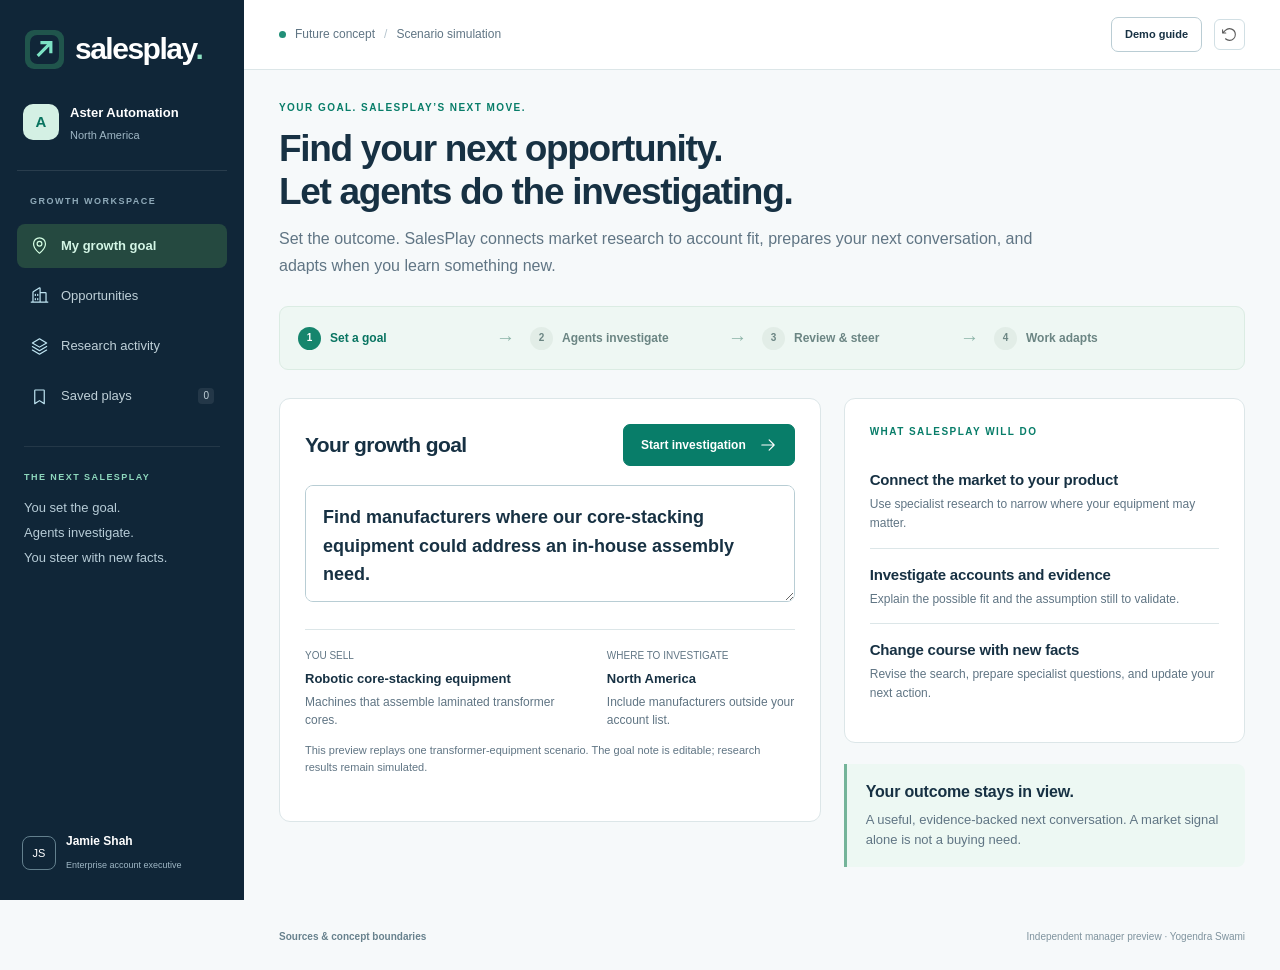
==== index.html @ 4d880313 "Publish SalesPlay agentic future manager demo" ====
<!doctype html><html lang="en"><head><meta charset="utf-8"><meta name="viewport" content="width=device-width,initial-scale=1"><meta name="theme-color" content="#102638"><meta name="description" content="SalesPlay future concept: a seller sets the goal, agents investigate opportunities, and buyer feedback changes the work. Manager scenario preview."><title>SalesPlay · Agentic growth workspace</title><link rel="icon" href="assets/brand.svg"><link rel="stylesheet" href="style.css"></head><body>
<a class="skip" href="#main" onclick="event.preventDefault();document.querySelector('#main').focus()">Skip to content</a>
<aside class="sidebar"><a class="brand" href="#goal"><img src="assets/brand.svg" alt="">salesplay<span>.</span></a><div class="workspace"><div class="avatar small">A</div><div><strong>Aster Automation</strong><small>North America</small></div></div><div class="nav-label">GROWTH WORKSPACE</div><nav aria-label="Main navigation"><a href="#goal" data-nav="goal"><img src="assets/map-pin.svg" alt="">My growth goal</a><a href="#opportunities" data-nav="opportunities"><img src="assets/buildings.svg" alt="">Opportunities</a><a href="#activity" data-nav="activity"><img src="assets/stack.svg" alt="">Research activity</a><a href="#saved" data-nav="saved"><img src="assets/bookmark-simple.svg" alt="">Saved plays<span id="saved-count">0</span></a></nav><div class="sidebar-note"><span class="eyebrow">THE NEXT SALESPLAY</span><p>You set the goal.<br>Agents investigate.<br>You steer with new facts.</p></div><div class="user"><div class="user-avatar">JS</div><div><strong>Jamie Shah</strong><small>Enterprise account executive</small></div></div></aside>
<div class="shell"><header><span class="concept-label"><span class="dot"></span>Future concept <span class="divider">/</span> <strong>Scenario simulation</strong></span><div class="header-actions"><button class="button outline small" onclick="showGuide()">Demo guide</button><button class="icon-button" aria-label="Reset this scenario" title="Reset this scenario" onclick="resetPrompt()"><img src="assets/arrow-counter-clockwise.svg" alt=""></button></div></header><main id="main" tabindex="-1"></main><footer><button class="link" onclick="about()">Sources & concept boundaries</button><span>Independent manager preview · Yogendra Swami</span></footer></div>
<dialog id="dialog" aria-label="Details"><div id="dialog-content"></div></dialog><div id="toast" role="status" aria-live="polite"></div><script src="data.js"></script><script src="engine.js"></script><script src="app.js"></script></body></html>
---- style.css ----
:root{--navy:#102638;--ink:#173143;--muted:#607584;--green:#087d69;--mint:#d4f0e4;--pale:#edf8f3;--line:#dce6e8;--amber:#94651b;--amberbg:#fff5e3;--bg:#f6f9fa}*{box-sizing:border-box}body{margin:0;font:15px/1.55 Inter,-apple-system,BlinkMacSystemFont,"Segoe UI",sans-serif;color:var(--ink);background:var(--bg)}button,input,textarea,select{font:inherit}button,a{touch-action:manipulation}button{cursor:pointer}button:disabled{opacity:.45;cursor:not-allowed}a{color:var(--green);text-decoration:none}h1,h2,h3,p{margin:0}h1{font-size:37px;letter-spacing:-1.3px;line-height:1.17;font-weight:750}h2{font-size:23px;line-height:1.3;letter-spacing:-.6px}h3{font-size:17px;line-height:1.4;letter-spacing:-.2px}p{color:var(--muted)}button:focus-visible,a:focus-visible,input:focus-visible,textarea:focus-visible,select:focus-visible,summary:focus-visible{outline:3px solid #34aa8c;outline-offset:4px}main:focus:not(:focus-visible){outline:0}.skip{position:fixed;top:-70px;left:20px;padding:12px;background:white;z-index:100}.skip:focus{top:10px}.sidebar{width:244px;position:fixed;inset:0 auto 0 0;background:var(--navy);color:white;padding:26px 17px;display:flex;flex-direction:column}.brand{display:flex;align-items:center;gap:11px;color:white;font-size:30px;font-weight:750;letter-spacing:-1.5px;padding-left:8px}.brand>img{width:39px;height:39px;background:#20554c;padding:5px;border-radius:9px}.brand>span{color:#8de0c1;margin-left:-12px}.workspace{display:flex;align-items:center;gap:11px;border-bottom:1px solid #ffffff1b;padding:27px 6px 26px;margin-bottom:24px}.workspace strong{font-size:13px}.workspace small{display:block;font-size:11px;color:#9fb7c5;margin-top:4px}.avatar{background:#d4f0e4;color:#08735f;width:48px;height:48px;border-radius:10px;display:grid;place-items:center;font-size:17px;font-weight:750;flex-shrink:0}.avatar.small{width:36px;height:36px;font-size:15px}.nav-label{font-size:9px;letter-spacing:1.5px;color:#8faab9;padding:0 13px;margin-bottom:15px;font-weight:700}.sidebar nav{display:flex;flex-direction:column;gap:6px}.sidebar nav a{display:flex;align-items:center;gap:12px;padding:12px 13px;border-radius:8px;color:#bfd0d8;font-size:13px}.sidebar nav img{width:19px;height:19px;filter:invert(85%) sepia(10%) saturate(550%) hue-rotate(150deg)}.sidebar nav a.active{background:#254940;color:#d3f5e5;font-weight:650}.sidebar nav a.active img{filter:invert(94%) sepia(14%) saturate(390%) hue-rotate(78deg)}#saved-count{margin-left:auto;background:#ffffff15;padding:0 5px;border-radius:4px;font-size:10px}.sidebar-note{border-top:1px solid #ffffff15;margin:28px 7px 10px;padding-top:24px}.sidebar-note .eyebrow{color:#8ed8bd;font-size:9px}.sidebar-note p{font-size:13px;line-height:1.9;color:#b7ccd7}.user{display:flex;align-items:center;gap:10px;margin: auto 5px 0;padding-top:23px}.user-avatar{width:34px;height:34px;border:1px solid #63808e;border-radius:8px;display:grid;place-items:center;font-size:11px}.user strong{font-size:12px;display:block}.user small{font-size:9px;color:#9fb7c5}.shell{margin-left:244px}header{height:70px;padding:0 35px;display:flex;justify-content:space-between;align-items:center;background:white;border-bottom:1px solid var(--line)}.concept-label{font-size:12px;color:var(--muted);display:flex;align-items:center;gap:9px}.concept-label strong{font-weight:500}.dot{width:7px;height:7px;border-radius:50%;background:#218f78}.divider{color:#b4c4cd}.header-actions{display:flex;align-items:center;gap:12px}main{max-width:1450px;margin:auto;padding:30px 35px;min-height:calc(100vh - 125px)}.eyebrow{display:block;letter-spacing:1.45px;font-size:10px;font-weight:750;color:var(--green);margin-bottom:11px}.intro{font-size:16px;max-width:800px;margin-top:12px;line-height:1.7}.page-head{display:flex;align-items:flex-start;justify-content:space-between;gap:24px;margin-bottom:25px}.page-head p{max-width:770px;margin-top:10px;font-size:14px}.badge{display:inline-flex;padding:5px 9px;border-radius:5px;font-size:10px;line-height:1.4;font-weight:650;background:#edf2f4;color:#5f7481;white-space:nowrap}.badge.green{background:#e3f5ec;color:#08715e}.badge.amber{background:var(--amberbg);color:var(--amber)}.surface{background:white;border:1px solid var(--line);border-radius:11px;padding:25px;margin-bottom:21px}.surface p{font-size:14px;margin-top:9px}.surface h2+.mini,.surface h3+.mini{margin-top:8px}.button{display:inline-flex;justify-content:center;align-items:center;gap:13px;background:var(--green);color:white;border:1px solid var(--green);border-radius:7px;padding:11px 17px;font-size:13px;font-weight:650;line-height:1.5;white-space:nowrap}.button:hover{background:#066e5b}.button img{width:18px;height:18px;filter:invert(1)}.button.outline{background:white;color:var(--ink);border-color:#bacdd4}.button.outline:hover{border-color:var(--green);background:#f0faf5}.button.outline img{filter:none}.button.small{padding:8px 13px;font-size:11px}.icon-button{display:grid;place-items:center;width:31px;height:31px;border:1px solid #d1dfe4;border-radius:6px;background:white;padding:6px}.icon-button img{width:17px;height:17px;opacity:.65}.link{background:transparent;border:0;color:var(--green);padding:0;font-size:12px;font-weight:650;display:inline-flex;align-items:center;gap:7px}.link img{height:15px;width:15px}.actions{display:flex;align-items:center;gap:12px;flex-wrap:wrap;margin-top:20px}.journey{display:flex;align-items:center;gap:0;margin:27px 0 28px;padding:16px 18px;background:#eef7f3;border:1px solid #dbece3;border-radius:9px;list-style:none}.journey li{display:flex;align-items:center;gap:9px;flex:1;font-size:12px;font-weight:600;color:#6b8583}.journey li.current{color:#087461}.journey li:not(:last-child):after{content:'→';margin:auto 15px auto auto;color:#8eb5a9;font-size:19px}.step-num{width:23px;height:23px;border-radius:50%;background:#e2ede7;display:grid;place-items:center;font-size:10px;flex-shrink:0}.current .step-num{background:#16856d;color:white}.goal-layout{display:grid;grid-template-columns:minmax(0,1.35fr) minmax(270px,1fr);gap:23px;margin-top:23px;align-items:start}.goal-input{width:100%;border:1px solid #b8cdd4;border-radius:8px;padding:17px;min-height:117px;resize:vertical;font-size:18px;font-weight:550;line-height:1.6;color:var(--ink);margin-top:11px}.field-label{font-size:12px;font-weight:650;display:block;margin-top:18px}.scope{display:grid;grid-template-columns:1.5fr 1fr;gap:20px;margin-top:21px;border-top:1px solid var(--line);padding-top:18px}.scope strong{font-size:13px;display:block}.scope p{font-size:12px;margin-top:4px}.scope small{font-size:10px;color:var(--muted);display:block;margin-bottom:5px}.mini{font-size:11px!important;color:var(--muted);line-height:1.7}.goal-help{margin-top:12px!important;font-size:11px!important}.promise-list{list-style:none;margin:15px 0 0;padding:0}.promise-list li{border-bottom:1px solid var(--line);padding:15px 0}.promise-list li:last-child{border:0}.promise-list h3{font-size:15px}.promise-list p{font-size:12px;margin-top:5px}.note{background:var(--pale);border-left:3px solid #74b499;border-radius:0 8px 8px 0;padding:17px 19px;margin:20px 0}.note h3{font-size:16px}.note p{font-size:13px;margin-top:6px}.note.amber{background:#fff7e8;border-color:#d2a551}.live-layout{display:grid;grid-template-columns:minmax(0,1.7fr) minmax(265px,1fr);gap:23px;align-items:start}.plan-list{list-style:none;padding:0;margin:20px 0 0}.plan-list li{display:grid;grid-template-columns:31px 1fr;gap:13px;padding:17px 0;border-bottom:1px solid var(--line)}.plan-list li:last-child{border:0}.plan-list .step-num{margin-top:1px;width:27px;height:27px}.plan-list .done .step-num{background:#dbf1e5;color:#087461}.plan-list .active .step-num{background:#087d69;color:white;box-shadow:0 0 0 5px #e1f4eb}.plan-list h3{font-size:15px}.plan-list p{font-size:12px;margin-top:5px}.plan-list .pending{opacity:.55}.activity-mini{border-top:1px solid var(--line);padding-top:15px;margin-top:16px}.activity-mini strong{font-size:12px;display:block}.activity-mini p{font-size:11px;line-height:1.65}.source-pills{display:flex;flex-wrap:wrap;gap:6px;margin-top:11px}.source-pill{border:1px solid #d5e4e2;background:#f7fbf9;border-radius:5px;padding:5px 8px;font-size:10px;color:#487265}.run-status{display:flex;align-items:center;gap:10px;margin-bottom:18px;font-size:12px;color:var(--green);font-weight:650}.run-status .dot{box-shadow:0 0 0 4px #e2f5ec}.summary-strip{display:flex;gap:24px;align-items:center;background:#eaf6ef;padding:17px 20px;border-radius:9px;margin:23px 0}.summary-strip strong{font-size:15px}.summary-strip p{font-size:12px;margin-top:3px}.summary-strip .actions{margin:0 0 0 auto}.card-list{display:flex;flex-direction:column;gap:17px}.account-card{background:white;border:1px solid var(--line);border-radius:10px;padding:24px}.account-head{display:flex;align-items:center;gap:13px;margin-bottom:17px}.account-head h2{font-size:20px}.account-head p{font-size:11px;margin-top:3px}.account-head .badge{margin-left:auto}.account-card h3{font-size:20px;margin-bottom:15px}.reason-grid{display:grid;grid-template-columns:1fr 1fr 1fr;gap:19px;margin:17px 0}.reason-grid>div+div{border-left:1px solid var(--line);padding-left:19px}.reason-grid strong{font-size:12px;display:block;margin-bottom:5px}.reason-grid p{font-size:12px;line-height:1.65}.panel-title{font-size:14px;margin-bottom:15px}.changed-box{background:#fff8e9;border:1px solid #eddcb7;border-radius:9px;padding:20px;margin:20px 0}.changed-box h3{font-size:17px}.changed-box p{font-size:12px;margin-top:7px}.changed-box .eyebrow{color:var(--amber);font-size:9px}.back{display:inline-flex;align-items:center;gap:8px;margin-bottom:20px;font-size:12px}.back img{width:15px;height:15px}.detail-actions{display:flex;flex-direction:column;align-items:flex-end;gap:13px;flex-shrink:0}.detail-actions .button{font-size:12px}.evidence-chain{padding:0;list-style:none;margin:19px 0 0}.evidence-chain li{display:grid;grid-template-columns:29px 1fr auto;gap:13px;align-items:start;padding:17px 0;border-bottom:1px solid var(--line)}.evidence-chain li:last-child{border:0}.evidence-chain h3{font-size:15px}.evidence-chain p{font-size:12px;margin-top:5px}.evidence-chain .badge{margin-top:9px;font-size:9px}.evidence-chain .link{font-size:10px;margin-top:3px}.route-label{font-size:10px;letter-spacing:1px;color:var(--green);font-weight:750;margin:0 0 8px}.next-question{font-size:20px!important;line-height:1.4;letter-spacing:-.3px}.small-table{width:100%;border-collapse:collapse;margin:13px 0;font-size:12px}.small-table td,.small-table th{text-align:left;vertical-align:top;border-bottom:1px solid var(--line);padding:12px 8px}.small-table th{font-weight:650;color:var(--ink);background:#f1f7f4}.small-table td{color:var(--muted)}.play-layout{display:grid;grid-template-columns:minmax(0,1.6fr) minmax(260px,1fr);gap:23px;align-items:start}.message{width:100%;min-height:190px;resize:vertical;padding:16px;border:1px solid #bdcfd5;border-radius:7px;color:var(--ink);font-size:14px;line-height:1.75;margin-top:9px}.review{display:flex;gap:10px;align-items:flex-start;margin:16px 0;font-size:12px;color:var(--muted)}.review input{accent-color:var(--green);margin:2px 0 0;width:16px;height:16px;flex-shrink:0}.questions{padding-left:20px;font-size:13px;color:var(--muted);line-height:1.7}.questions li{padding:7px 0}.field{display:block;margin-top:17px}.field>span{display:block;font-size:12px;font-weight:650;margin-bottom:7px}.field input,.field textarea,.field select{width:100%;border:1px solid #bdd0d7;border-radius:6px;padding:11px 13px;color:var(--ink);background:white;font-size:14px}.field textarea{min-height:100px;resize:vertical}.history-entry{display:grid;grid-template-columns:32px 1fr;gap:12px;padding:21px 0;border-bottom:1px solid var(--line)}.history-entry:last-child{border:0}.history-entry h3{font-size:15px}.history-entry p{font-size:13px;margin-top:6px}.history-entry .mini{margin-top:6px}.history-entry .step-num{margin-top:3px}.empty{padding:45px 25px;text-align:center}.empty p{max-width:540px;margin:12px auto;font-size:14px}.saved-entry{border-bottom:1px solid var(--line);padding:22px 0}.saved-entry:last-child{border:0}.saved-entry .message-preview{font-size:14px;color:var(--muted);white-space:pre-wrap;line-height:1.7;margin:12px 0}.comparison{display:grid;grid-template-columns:1fr 1fr;gap:17px}.comparison>div{border-top:2px solid #b3d1c3;padding-top:14px}.comparison h3{font-size:15px}.comparison p{font-size:13px}details{border-top:1px solid var(--line);margin-top:15px;padding-top:13px}summary{cursor:pointer;font-size:12px;color:var(--green);font-weight:600}.excluded-row{display:flex;justify-content:space-between;gap:15px;align-items:center;padding:13px 0;border-bottom:1px solid var(--line)}.excluded-row:last-child{border:0}.excluded-row strong{font-size:13px}.excluded-row p{font-size:11px;margin-top:4px}.empty strong{display:block;font-size:20px}.goal-memory{font-size:12px!important;line-height:1.75}.goal-memory strong{color:var(--ink)}.run-note{padding:13px 16px;border:1px solid #d5e6de;background:#f2faf5;border-radius:7px;font-size:12px;color:#436e60;margin:16px 0}.error{color:#9c4f31;font-size:12px;margin-top:10px}.storage-note{font-size:11px;padding:11px;background:#fff4df;margin-bottom:16px;color:#896020}dialog{border:0;border-radius:12px;padding:0;width:700px;max-width:calc(100% - 28px);max-height:91vh;color:var(--ink);box-shadow:0 20px 100px #10263833}dialog::backdrop{background:#10263866;backdrop-filter:blur(2px)}.dialog-body{padding:29px}.dialog-header{display:flex;justify-content:space-between;gap:20px;align-items:flex-start;margin-bottom:21px}.dialog-header h2{font-size:25px;margin-top:3px}.dialog-body p{font-size:14px;margin:12px 0;line-height:1.75}.meta{font-size:12px;background:#f0f5f6;border-radius:7px;padding:15px;color:var(--muted);margin:15px 0}.detail-label{font-size:12px;font-weight:750;margin:20px 0 4px}.source-row{border:1px solid var(--line);background:white;border-radius:7px;padding:14px;width:100%;text-align:left;margin-top:10px;color:var(--ink)}.source-row strong{display:block;font-size:13px}.source-row small{display:block;font-size:10px;color:var(--muted);margin-top:5px}footer{max-width:1450px;margin:auto;padding:12px 35px 25px;display:flex;justify-content:space-between;gap:15px;font-size:10px;color:#7f939e}footer .link{font-size:10px;color:#67818d}#toast{position:fixed;bottom:22px;left:calc(50% + 95px);transform:translateX(-50%);padding:12px 19px;background:#164636;color:white;border-radius:7px;opacity:0;transition:opacity .15s;font-size:12px;z-index:100;pointer-events:none;max-width:85%}#toast.visible{opacity:1}.question-preview{font-size:16px!important;color:var(--ink);background:#edf7f2;padding:17px;border-radius:8px;line-height:1.7}
@media(min-width:1550px){main{padding-top:38px}.surface,.account-card{padding:29px}.reason-grid p{font-size:13px}.goal-input{font-size:20px}}
@media(max-width:1180px){.sidebar{width:211px;padding-left:12px;padding-right:12px}.shell{margin-left:211px}.brand{font-size:26px;gap:9px}.brand>img{height:34px;width:34px}.brand>span{margin-left:-10px}.workspace strong{font-size:12px}.workspace small{font-size:10px}.sidebar nav a{font-size:12px;gap:10px;padding:11px 10px}.sidebar-note p{font-size:12px}header{padding:0 25px}main{padding:28px 25px}h1{font-size:32px}.goal-layout{grid-template-columns:1.3fr 1fr;gap:18px}.live-layout{grid-template-columns:1.6fr 1fr;gap:18px}.surface,.account-card{padding:22px}.reason-grid{gap:13px}.reason-grid>div+div{padding-left:13px}.play-layout{gap:18px}.next-question{font-size:18px!important}.journey{padding:14px}.journey li{font-size:10px;gap:7px}.journey li:not(:last-child):after{margin-right:9px;margin-left:9px}.goal-input{font-size:17px}.account-card h3{font-size:19px}}
@media(max-width:900px){.live-layout,.play-layout{grid-template-columns:1fr}.goal-layout{grid-template-columns:1fr}.goal-layout>aside{display:grid;grid-template-columns:1fr 1fr;gap:18px}.page-head{gap:15px}.page-head h1{font-size:30px}.reason-grid p{font-size:13px}.sidebar-note{display:none}.concept-label{font-size:11px}.detail-actions .button{font-size:11px}.scope{gap:17px}}
@media(max-width:700px){.sidebar{position:static;width:100%;padding:17px 18px 13px}.brand{font-size:26px}.brand>img{height:32px;width:32px}.workspace,.nav-label,.user{display:none}.sidebar nav{flex-direction:row;flex-wrap:wrap;gap:6px;margin-top:17px}.sidebar nav a{padding:8px 10px;font-size:11px;gap:7px}.sidebar nav img{height:15px;width:15px}#saved-count{font-size:9px}.shell{margin:0}header{height:62px;padding:0 19px;gap:12px}.concept-label{font-size:10px;gap:6px}.concept-label .divider{display:none}.concept-label strong{display:none}.header-actions{gap:8px}.button.small{font-size:10px;padding:8px 10px}main{padding:25px 19px}h1{font-size:29px;letter-spacing:-1px}.intro{font-size:14px}.page-head{display:block}.page-head h1{font-size:28px}.page-head p{font-size:13px}.page-head>.badge{margin-top:12px}.journey{display:grid;grid-template-columns:1fr 1fr;gap:15px;margin:22px 0}.journey li{font-size:10px}.journey li:not(:last-child):after{display:none}.goal-layout{margin-top:20px}.goal-layout>aside{display:block}.surface,.account-card{padding:21px}.goal-input{min-height:140px;font-size:17px}.scope{grid-template-columns:1fr;gap:13px}.scope strong{font-size:13px}.scope p{font-size:12px}.goal-layout .actions .button{width:100%}.summary-strip{display:block;padding:16px}.summary-strip .actions{margin-top:13px}.account-head{flex-wrap:wrap;gap:10px}.account-head h2{font-size:19px}.account-head .badge{margin-left:0}.reason-grid{grid-template-columns:1fr;gap:13px}.reason-grid>div+div{border:0;padding:0}.reason-grid strong{font-size:12px}.reason-grid p{font-size:13px;margin-top:3px}.account-card h3{font-size:20px}.account-card .button{width:100%;font-size:12px}.detail-actions{align-items:flex-start;margin-top:14px;gap:11px}.detail-actions .button{font-size:12px}.evidence-chain li{grid-template-columns:25px 1fr;gap:12px}.evidence-chain .link{grid-column:2}.evidence-chain p{font-size:13px}.evidence-chain h3{font-size:16px}.play-layout,.live-layout{gap:4px}.next-question{font-size:20px!important}.message{min-height:240px}.comparison{grid-template-columns:1fr}.dialog-body{padding:23px}.dialog-header h2{font-size:23px}.small-table{font-size:11px}.small-table td,.small-table th{padding:10px 6px}.excluded-row{align-items:flex-start;flex-direction:column;gap:7px}.goal-memory{font-size:13px!important}.history-entry{gap:9px}.history-entry h3{font-size:14px}footer{padding:10px 19px 24px;flex-direction:column;gap:8px}#toast{left:50%;font-size:11px;width:max-content;text-align:center}.surface h2{font-size:22px}.plan-list{margin-top:14px}}
@media print{header,.sidebar,footer,.actions,.back,.journey{display:none!important}.shell{margin:0}main{padding:0}body{background:white}.surface{border:0;padding:0}}
@media(prefers-reduced-motion:reduce){*{scroll-behavior:auto!important;transition:none!important}}

.goal-card-head{display:flex;justify-content:space-between;align-items:center;gap:15px}.goal-card-head h2{font-size:21px}.goal-card-head .button{font-size:12px}.goal-card-head+.goal-input{margin-top:19px}@media(max-width:700px){.goal-card-head{align-items:flex-start;flex-direction:column;gap:13px}.goal-card-head .button{width:100%}}
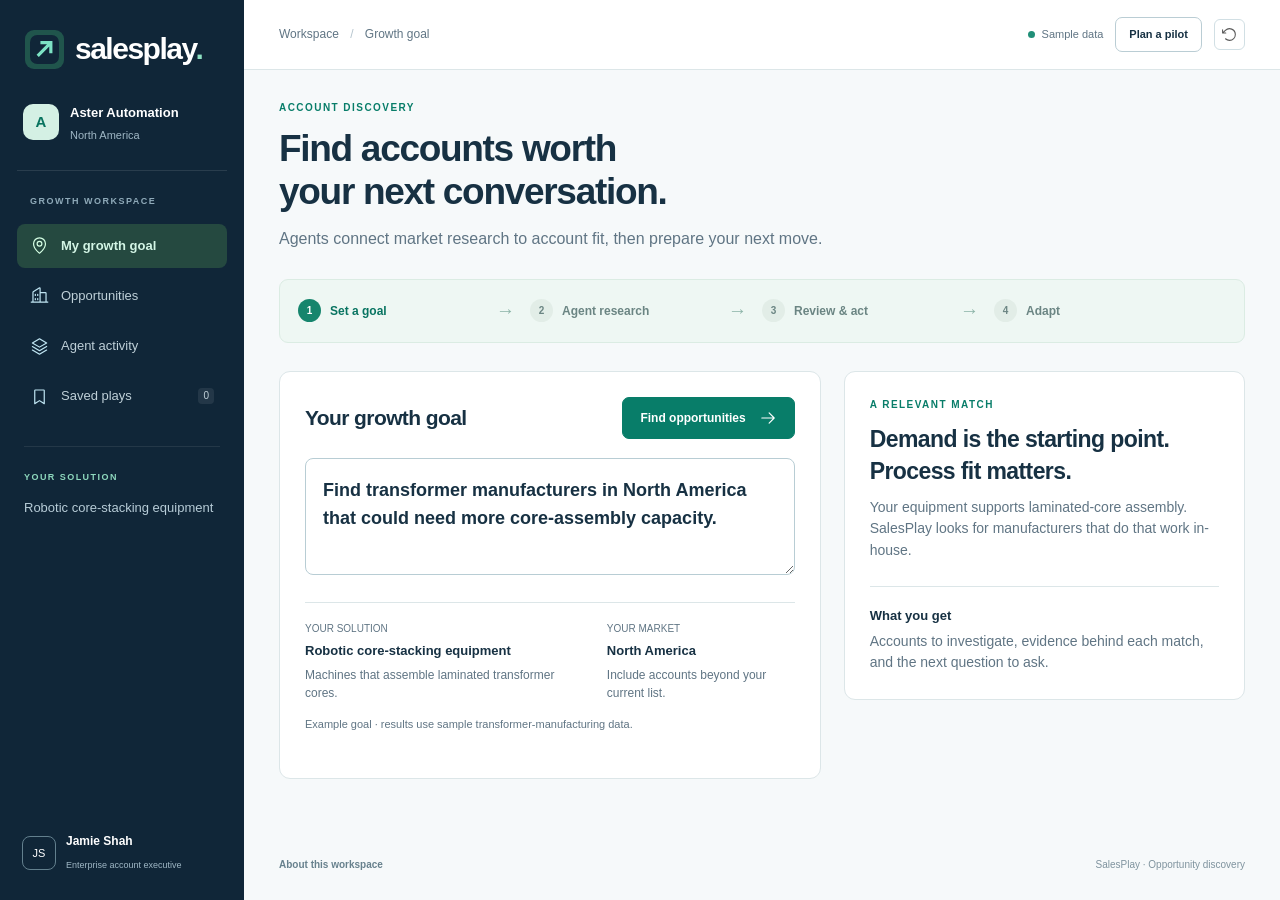
==== commit cc9c01dc: "Make the agentic SalesPlay demo customer-facing" ====
--- a/index.html
+++ b/index.html
@@ -1,5 +1,5 @@
-<!doctype html><html lang="en"><head><meta charset="utf-8"><meta name="viewport" content="width=device-width,initial-scale=1"><meta name="theme-color" content="#102638"><meta name="description" content="SalesPlay future concept: a seller sets the goal, agents investigate opportunities, and buyer feedback changes the work. Manager scenario preview."><title>SalesPlay · Agentic growth workspace</title><link rel="icon" href="assets/brand.svg"><link rel="stylesheet" href="style.css"></head><body>
+<!doctype html><html lang="en"><head><meta charset="utf-8"><meta name="viewport" content="width=device-width,initial-scale=1"><meta name="theme-color" content="#102638"><meta name="description" content="SalesPlay connects market research to account fit and prepares your next sales conversation. Sample workspace."><title>SalesPlay · Growth workspace</title><link rel="icon" href="assets/brand.svg"><link rel="stylesheet" href="style.css?v=20261019-customer-1"></head><body>
 <a class="skip" href="#main" onclick="event.preventDefault();document.querySelector('#main').focus()">Skip to content</a>
-<aside class="sidebar"><a class="brand" href="#goal"><img src="assets/brand.svg" alt="">salesplay<span>.</span></a><div class="workspace"><div class="avatar small">A</div><div><strong>Aster Automation</strong><small>North America</small></div></div><div class="nav-label">GROWTH WORKSPACE</div><nav aria-label="Main navigation"><a href="#goal" data-nav="goal"><img src="assets/map-pin.svg" alt="">My growth goal</a><a href="#opportunities" data-nav="opportunities"><img src="assets/buildings.svg" alt="">Opportunities</a><a href="#activity" data-nav="activity"><img src="assets/stack.svg" alt="">Research activity</a><a href="#saved" data-nav="saved"><img src="assets/bookmark-simple.svg" alt="">Saved plays<span id="saved-count">0</span></a></nav><div class="sidebar-note"><span class="eyebrow">THE NEXT SALESPLAY</span><p>You set the goal.<br>Agents investigate.<br>You steer with new facts.</p></div><div class="user"><div class="user-avatar">JS</div><div><strong>Jamie Shah</strong><small>Enterprise account executive</small></div></div></aside>
-<div class="shell"><header><span class="concept-label"><span class="dot"></span>Future concept <span class="divider">/</span> <strong>Scenario simulation</strong></span><div class="header-actions"><button class="button outline small" onclick="showGuide()">Demo guide</button><button class="icon-button" aria-label="Reset this scenario" title="Reset this scenario" onclick="resetPrompt()"><img src="assets/arrow-counter-clockwise.svg" alt=""></button></div></header><main id="main" tabindex="-1"></main><footer><button class="link" onclick="about()">Sources & concept boundaries</button><span>Independent manager preview · Yogendra Swami</span></footer></div>
-<dialog id="dialog" aria-label="Details"><div id="dialog-content"></div></dialog><div id="toast" role="status" aria-live="polite"></div><script src="data.js"></script><script src="engine.js"></script><script src="app.js"></script></body></html>
+<aside class="sidebar"><a class="brand" href="#goal"><img src="assets/brand.svg" alt="">salesplay<span>.</span></a><div class="workspace"><div class="avatar small">A</div><div><strong>Aster Automation</strong><small>North America</small></div></div><div class="nav-label">GROWTH WORKSPACE</div><nav aria-label="Main navigation"><a href="#goal" data-nav="goal"><img src="assets/map-pin.svg" alt="">My growth goal</a><a href="#opportunities" data-nav="opportunities"><img src="assets/buildings.svg" alt="">Opportunities</a><a href="#activity" data-nav="activity"><img src="assets/stack.svg" alt="">Agent activity</a><a href="#saved" data-nav="saved"><img src="assets/bookmark-simple.svg" alt="">Saved plays<span id="saved-count">0</span></a></nav><div class="sidebar-note"><span class="eyebrow">YOUR SOLUTION</span><p>Robotic core-stacking equipment</p></div><div class="user"><div class="user-avatar">JS</div><div><strong>Jamie Shah</strong><small>Enterprise account executive</small></div></div></aside>
+<div class="shell"><header><span class="workspace-path">Workspace <span>/</span> Growth goal</span><div class="header-actions"><button class="sample-label" onclick="about()" aria-label="About sample data"><span class="dot"></span>Sample data</button><button class="button outline small" onclick="validationPlan()">Plan a pilot</button><button class="icon-button" aria-label="Reset sample data" title="Reset sample data" onclick="resetPrompt()"><img src="assets/arrow-counter-clockwise.svg" alt=""></button></div></header><main id="main" tabindex="-1"></main><footer><button class="link" onclick="about()">About this workspace</button><span>SalesPlay · Opportunity discovery</span></footer></div>
+<dialog id="dialog" aria-label="Details"><div id="dialog-content"></div></dialog><div id="toast" role="status" aria-live="polite"></div><script src="data.js?v=20261019-customer-1"></script><script src="engine.js?v=20261019-customer-1"></script><script src="app.js?v=20261019-customer-1"></script></body></html>
--- a/style.css
+++ b/style.css
@@ -7,3 +7,5 @@
 @media(prefers-reduced-motion:reduce){*{scroll-behavior:auto!important;transition:none!important}}
 
 .goal-card-head{display:flex;justify-content:space-between;align-items:center;gap:15px}.goal-card-head h2{font-size:21px}.goal-card-head .button{font-size:12px}.goal-card-head+.goal-input{margin-top:19px}@media(max-width:700px){.goal-card-head{align-items:flex-start;flex-direction:column;gap:13px}.goal-card-head .button{width:100%}}
+
+.workspace-path{font-size:12px;color:var(--muted)}.workspace-path span{margin:0 8px;color:#b4c4cd}.sample-label{display:inline-flex;align-items:center;gap:7px;padding:8px 0;border:0;background:none;color:var(--muted);font-size:11px}.fit-summary{margin-top:24px;padding-top:19px;border-top:1px solid var(--line);font-size:13px}.fit-summary p{margin-top:5px}.goal-help{line-height:1.7}.goal-layout>aside .surface h2{font-size:23px;line-height:1.4}.account-head .badge{white-space:normal}.meta>strong{display:block;margin-top:12px}.meta>strong:first-child{margin-top:0}.meta>p{margin:3px 0 12px;font-size:13px}@media(max-width:700px){.workspace-path{display:none}.header-actions{width:100%;justify-content:flex-end}.sample-label{margin-right:auto;font-size:11px}.header-actions .button.small{font-size:11px}.goal-layout>aside .surface h2{font-size:22px}.goal-input{min-height:130px}.goal-card-head{flex-direction:column}.sidebar-note{display:none}}
